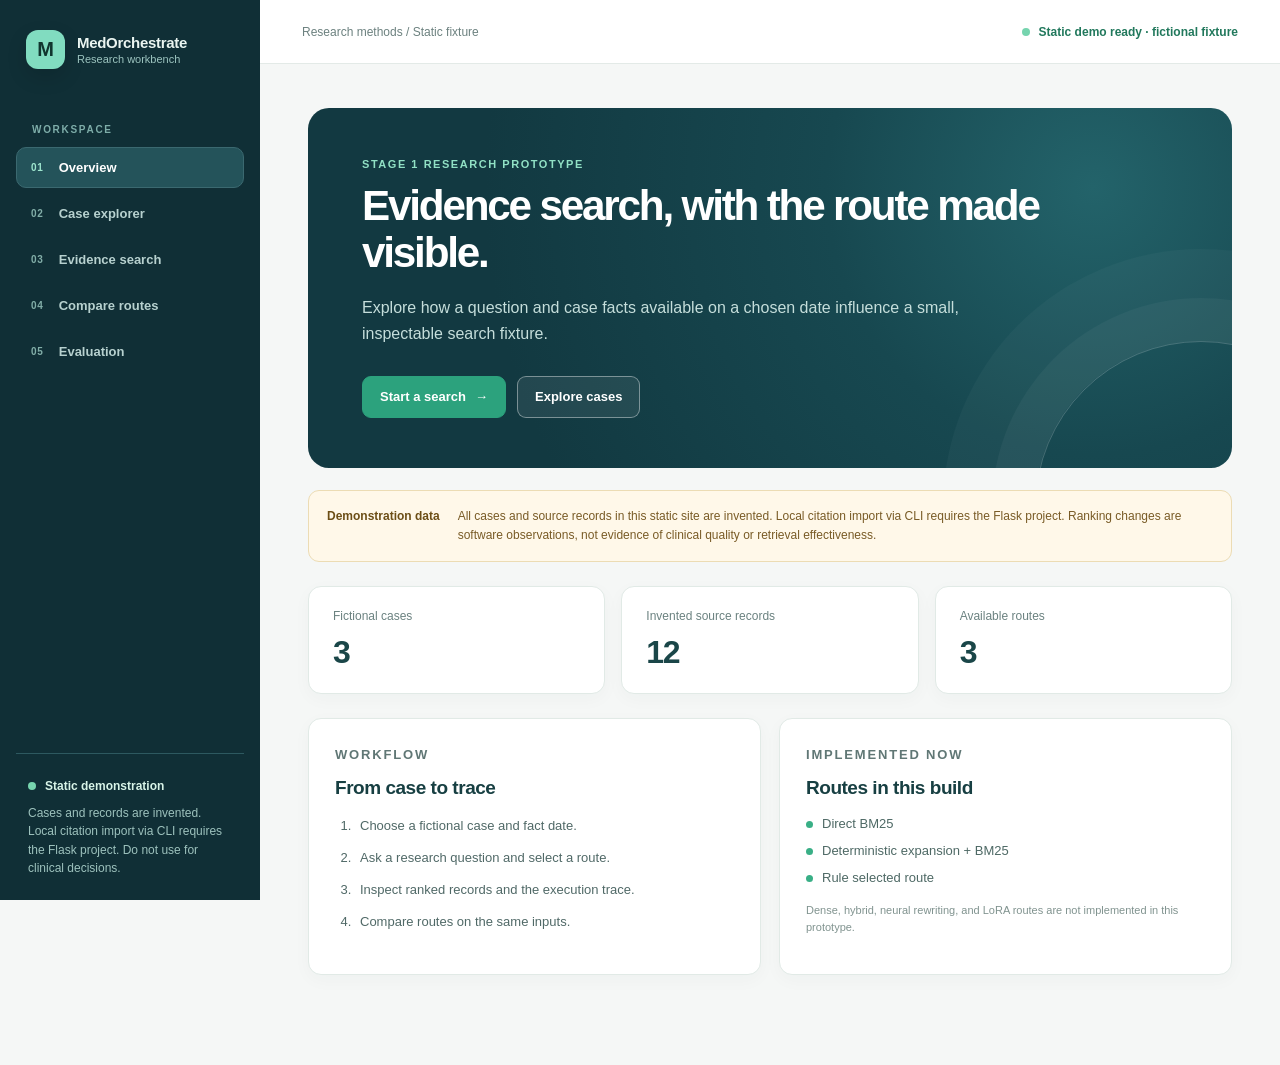
==== site/index.html @ 56a4fdd8 "Add project guide and GitHub Pages demo" ====
<!doctype html>
<html lang="en">
<head>
  <meta charset="utf-8">
  <meta name="viewport" content="width=device-width, initial-scale=1">
  <meta name="theme-color" content="#102f36">
  <title>MedOrchestrate · Static demonstration</title>
  <link rel="stylesheet" href="./style.css">
  <script src="./search-core.js" defer></script>
  <script src="./static-api.js" defer></script>
  <script src="./app.js" defer></script>
</head>
<body>
  <a class="skip-link" href="#main">Skip to content</a>
  <div class="shell">
    <aside class="sidebar">
      <div class="brand" aria-label="MedOrchestrate"><span class="brand-mark" aria-hidden="true">M</span><div><strong>MedOrchestrate</strong><small>Research workbench</small></div></div>
      <div class="sidebar-label">WORKSPACE</div>
      <nav aria-label="Workbench views">
        <a class="nav active" href="#dashboard" data-page="dashboard"><span class="nav-number">01</span>Overview</a>
        <a class="nav" href="#cases" data-page="cases"><span class="nav-number">02</span>Case explorer</a>
        <a class="nav" href="#search" data-page="search"><span class="nav-number">03</span>Evidence search</a>
        <a class="nav" href="#compare" data-page="compare"><span class="nav-number">04</span>Compare routes</a>
        <a class="nav" href="#evaluation" data-page="evaluation"><span class="nav-number">05</span>Evaluation</a>
      </nav>
      <div class="side-note"><span class="side-note-dot" aria-hidden="true"></span><strong>Static demonstration</strong><p>Cases and records are invented. Local citation import via CLI requires the Flask project. Do not use for clinical decisions.</p></div>
    </aside>
    <div class="workspace">
      <header class="topbar"><span class="topbar-title">Research methods / Static fixture</span><span class="top-status" id="connection-status" role="status" aria-live="polite"><span class="status-dot" aria-hidden="true"></span>Loading static demo…</span></header>
      <main id="main" tabindex="-1">
        <section class="page active" id="dashboard" aria-labelledby="dashboard-title">
          <div class="hero"><p class="eyebrow">STAGE 1 RESEARCH PROTOTYPE</p><h1 id="dashboard-title">Evidence search, with the route made visible.</h1><p class="intro">Explore how a question and case facts available on a chosen date influence a small, inspectable search fixture.</p><div class="hero-actions"><a class="primary" href="#search" data-page="search">Start a search <span aria-hidden="true">→</span></a><a class="secondary" href="#cases" data-page="cases">Explore cases</a></div></div>
          <div class="fixture-banner" role="note"><strong>Demonstration data</strong><span>All cases and source records in this static site are invented. Local citation import via CLI requires the Flask project. Ranking changes are software observations, not evidence of clinical quality or retrieval effectiveness.</span></div>
          <div class="metric-grid" aria-label="Fixture summary"><article class="metric"><span>Fictional cases</span><strong id="case-count">—</strong></article><article class="metric"><span>Invented source records</span><strong id="doc-count">—</strong></article><article class="metric"><span>Available routes</span><strong id="route-count">—</strong></article></div>
          <div class="two-col"><article class="panel"><p class="panel-kicker">WORKFLOW</p><h2>From case to trace</h2><ol class="steps"><li>Choose a fictional case and fact date.</li><li>Ask a research question and select a route.</li><li>Inspect ranked records and the execution trace.</li><li>Compare routes on the same inputs.</li></ol></article><article class="panel"><p class="panel-kicker">IMPLEMENTED NOW</p><h2>Routes in this build</h2><ul class="route-list"><li><span class="route-dot"></span>Direct BM25</li><li><span class="route-dot"></span>Deterministic expansion + BM25</li><li><span class="route-dot"></span>Rule selected route</li></ul><p class="fine-print">Dense, hybrid, neural rewriting, and LoRA routes are not implemented in this prototype.</p></article></div>
        </section>
        <section class="page" id="cases" aria-labelledby="cases-title" hidden>
          <p class="eyebrow">01 / PATIENT CONTEXT</p><h1 id="cases-title">Case explorer</h1><p class="intro">Select an invented case and a cutoff date. Only facts available by that date are sent into query expansion.</p>
          <div class="panel control-panel"><div class="control-grid"><div><label for="case-select">Fictional case</label><select id="case-select" disabled></select></div><div><label for="as-of">Facts available on</label><input type="date" id="as-of" disabled></div></div><p class="field-hint">These controls also set the context for Search and Compare.</p></div>
          <div id="case-detail" aria-live="polite"><div class="empty-state">Loading cases…</div></div>
        </section>
        <section class="page" id="search" aria-labelledby="search-title" hidden>
          <p class="eyebrow">02 / RETRIEVAL</p><h1 id="search-title">Evidence search</h1><p class="intro">Search the invented static corpus. The route, added terms, available facts, and ranked records are shown for inspection.</p><div class="context-strip" id="search-context">Loading case context…</div>
          <form class="panel search-form" id="search-form"><label for="question">Research question</label><textarea id="question" rows="3" maxlength="500" placeholder="Enter a research question…" required disabled></textarea><div class="form-footer"><span class="field-hint">1–500 characters · <span id="question-count">0</span>/500</span></div><div class="control-grid"><div><label for="corpus">Source corpus</label><select id="corpus" disabled><option value="fictional-demo-v1">Fictional demonstration</option></select></div><div><label for="route">Search route</label><select id="route" disabled><option value="adaptive">Adaptive rule</option><option value="direct_bm25">Direct BM25</option><option value="expanded_bm25">Expanded BM25</option></select></div></div><p class="field-hint" id="corpus-note">Every demonstration record is invented. Local citation import via CLI requires the Flask project.</p><p class="route-help" id="route-help">A simple rule chooses a BM25 route based on question length and available facts.</p><button class="primary" id="search-button" type="submit" disabled>Run search</button></form>
          <div id="search-output" aria-live="polite"><div class="empty-state">Run a search to see ranked records and an execution trace.</div></div>
        </section>
        <section class="page" id="compare" aria-labelledby="compare-title" hidden>
          <p class="eyebrow">03 / ROUTE INSPECTION</p><h1 id="compare-title">Compare routes</h1><p class="intro">Run all three available routes against the same question, fictional case, cutoff date, and invented corpus. Inspect differences in the query and ranking.</p><div class="context-strip" id="compare-context">Loading case context…</div><button class="primary" id="compare-button" type="button" disabled>Compare three routes</button><div id="compare-output" aria-live="polite"><div class="empty-state">Run a comparison to inspect the three route outputs.</div></div>
        </section>
        <section class="page" id="evaluation" aria-labelledby="evaluation-title" hidden>
          <p class="eyebrow">04 / RESEARCH STATUS</p><h1 id="evaluation-title">Evaluation</h1><p class="intro">Inspect reproducible fixture metrics and operational checks. Both use invented demonstration data.</p><div class="fixture-banner" role="note"><strong>Fictional judgments</strong><span>Demonstration relevance labels were authored for this fixture. They are not independent clinical judgments and cannot establish real retrieval effectiveness or clinical validity.</span></div>
          <div class="panel"><p class="panel-kicker">FICTIONAL BENCHMARK</p><h2>Route metrics</h2><p>Recall, mean reciprocal rank, and nDCG at the fixture cutoff. These values only describe this invented dataset.</p><button class="secondary" id="evaluation-button" type="button" disabled>Load fixture metrics</button><div id="evaluation-output" aria-live="polite"></div></div>
          <div class="two-col"><article class="panel"><p class="panel-kicker">STATIC DIAGNOSTIC</p><h2>Operational checks</h2><p>Confirm that fixture files load, all three routes execute, and fact filtering respects the selected date.</p><button class="secondary" id="diagnostic-button" type="button" disabled>Run fixture checks</button><div id="diagnostic-output" aria-live="polite"></div></article><article class="panel"><p class="panel-kicker">RESEARCH GATE</p><h2>What a real study needs</h2><ol class="steps"><li>Licensed corpus and independent relevance judgments.</li><li>Frozen cases, splits, budgets, and ranking metrics.</li><li>Strong fixed baselines and statistical comparison.</li><li>Error analysis and clinical review where appropriate.</li></ol></article></div>
        </section>
      </main>
    </div>
  </div>
</body>
</html>
---- site/style.css ----
:root{font-family:Inter,"Segoe UI",Arial,sans-serif;color:#17353c;background:#f5f7f6;font-synthesis:none}*{box-sizing:border-box}body{margin:0}button,input,select,textarea{font:inherit}button,a{touch-action:manipulation}a{color:inherit}button:focus-visible,a:focus-visible,input:focus-visible,select:focus-visible,textarea:focus-visible{outline:3px solid #3aa988;outline-offset:3px}.skip-link{position:absolute;left:12px;top:-60px;z-index:20;background:#fff;padding:10px 16px;border-radius:8px}.skip-link:focus{top:10px}.shell{min-height:100vh;display:flex}.sidebar{position:sticky;top:0;align-self:flex-start;width:260px;height:100vh;padding:30px 16px 22px;background:#102f36;color:#eaf5f1;display:flex;flex-direction:column;flex-shrink:0}.brand{display:flex;align-items:center;gap:12px;padding:0 10px;margin-bottom:55px}.brand-mark{display:grid;place-items:center;width:39px;height:39px;border-radius:12px;background:#81dcc0;color:#10352e;font-size:20px;font-weight:800;box-shadow:0 8px 20px #0002}.brand strong{display:block;font-size:15px;letter-spacing:-.02em}.brand small{display:block;margin-top:2px;font-size:11px;color:#9cc4bf}.sidebar-label{font-size:10px;font-weight:800;letter-spacing:.17em;color:#7eada9;padding:0 16px;margin-bottom:12px}nav{display:grid;gap:5px}.nav{display:flex;align-items:center;gap:15px;text-decoration:none;color:#b7d1cf;border:1px solid transparent;border-radius:10px;padding:12px 14px;font-size:13px;font-weight:600;transition:background .15s,color .15s}.nav:hover{background:#1a4650;color:#fff}.nav.active{background:#24535a;color:#fff;border-color:#3b6970}.nav-number{color:#82aea8;font-size:10px;font-weight:800;letter-spacing:.08em}.nav.active .nav-number{color:#9ee6ce}.side-note{margin-top:auto;border-top:1px solid #2d5960;padding:23px 12px 0;font-size:12px;line-height:1.55}.side-note-dot,.status-dot,.route-dot{display:inline-block;width:8px;height:8px;border-radius:50%;background:#76d4ae;margin-right:9px}.side-note strong{color:#d8f4e8}.side-note p{color:#9dc2bd;margin:8px 0 0}.workspace{flex:1;min-width:0}.topbar{min-height:64px;padding:0 42px;background:#fff;border-bottom:1px solid #e3eae7;display:flex;align-items:center;justify-content:space-between;gap:20px;color:#6c817f;font-size:12px}.top-status{display:flex;align-items:center;color:#21785c;font-weight:600;white-space:nowrap}.top-status.offline{color:#a23b38}.top-status.offline .status-dot{background:#d4665c}.page{padding:44px 48px 72px;max-width:1370px}.page[hidden]{display:none}.eyebrow,.panel-kicker{font-size:11px;color:#1d8a69;letter-spacing:.14em;font-weight:800;margin:0 0 13px}.panel-kicker{font-size:10px;margin-bottom:11px}.hero{border-radius:21px;padding:50px 54px;background:radial-gradient(circle at 85% 22%,#23636a 0,#174850 32%,#123941 73%);color:#fff;position:relative;overflow:hidden}.hero:after{content:"";position:absolute;width:330px;height:330px;right:-135px;bottom:-205px;border:1px solid #ffffff32;border-radius:50%;box-shadow:0 0 0 43px #ffffff0a,0 0 0 92px #ffffff08}.hero .eyebrow{color:#91e1c5}.hero h1{color:#fff;max-width:730px;font-size:clamp(35px,3.3vw,50px);line-height:1.11;letter-spacing:-.052em;margin:0 0 18px}.hero .intro{color:#c5dedb;max-width:680px;font-size:16px;margin-bottom:28px}.hero-actions{display:flex;gap:11px;position:relative;z-index:1}h1{font-size:36px;line-height:1.14;letter-spacing:-.04em;margin:0 0 13px;color:#123c42}h2{font-size:19px;letter-spacing:-.025em;margin:0 0 13px;color:#173f42}h3{font-size:14px;margin:24px 0 13px;color:#24474a}.intro{max-width:750px;margin:0 0 28px;color:#627b7b;font-size:15px;line-height:1.65}.primary,.secondary{display:inline-flex;align-items:center;justify-content:center;gap:9px;border-radius:9px;padding:11px 17px;font-size:13px;font-weight:700;text-decoration:none;cursor:pointer;min-height:42px}.primary{background:#2ca27d;color:#fff;border:1px solid #2ca27d}.primary:hover{background:#218766;border-color:#218766}.secondary{background:#fff;color:#215b56;border:1px solid #cbdcd5}.secondary:hover{background:#edf7f2}.hero .secondary{background:#ffffff13;color:#fff;border-color:#ffffff66}.hero .secondary:hover{background:#ffffff26}button:disabled,textarea:disabled,select:disabled,input:disabled{opacity:.58;cursor:not-allowed}.fixture-banner{display:flex;align-items:flex-start;gap:18px;background:#fff8e9;border:1px solid #ecdcb4;border-radius:11px;padding:16px 18px;margin:22px 0;color:#795b26;font-size:12px;line-height:1.6}.fixture-banner strong{white-space:nowrap;font-size:12px;color:#6c4e16}.metric-grid{display:grid;grid-template-columns:repeat(3,minmax(0,1fr));gap:16px;margin:24px 0}.metric,.panel,.compare-card{background:#fff;border:1px solid #e1eae6;border-radius:13px;box-shadow:0 5px 18px #143f3b08}.metric{padding:22px 24px}.metric span{display:block;color:#6b8280;font-size:12px;margin-bottom:11px}.metric strong{font-size:32px;letter-spacing:-.04em;color:#1a4648}.two-col{display:grid;grid-template-columns:repeat(2,minmax(0,1fr));gap:18px}.panel{padding:26px;margin:0 0 18px}.panel p{color:#607775;font-size:13px;line-height:1.6}.steps{margin:17px 0 0;padding-left:20px;display:grid;gap:12px;color:#506967;font-size:13px;line-height:1.55}.steps li{padding-left:5px}.route-list{list-style:none;margin:17px 0;padding:0;display:grid;gap:12px;font-size:13px;color:#4e6965}.route-dot{width:7px;height:7px;background:#39af86}.fine-print,.field-hint{font-size:11px!important;color:#80938f!important;line-height:1.5}.control-panel{max-width:900px}.control-grid{display:grid;grid-template-columns:repeat(2,minmax(0,1fr));gap:18px;align-items:end}.control-panel .field-hint{margin:14px 0 0}label{display:block;font-weight:700;font-size:12px;color:#345653;margin:0 0 8px}select,input,textarea{width:100%;border:1px solid #cadbd5;border-radius:9px;background:#fff;color:#21423f;padding:11px 12px;font-size:13px;line-height:1.45}select:hover,input:hover,textarea:hover{border-color:#78af9e}textarea{resize:vertical;min-height:92px}.search-form{max-width:900px}.search-form .control-grid{margin:19px 0}.route-help{font-size:12px;line-height:1.5;color:#667f7a;padding-bottom:9px}.form-footer{display:flex;justify-content:flex-end;margin-top:6px}.context-strip{display:flex;flex-wrap:wrap;gap:7px 24px;border:1px solid #d6e6df;background:#eaf4ef;border-radius:10px;color:#4b7168;padding:12px 16px;margin:0 0 18px;font-size:12px;line-height:1.55}.context-strip strong{color:#245348;margin-right:5px}.case-card{max-width:900px}.section-heading{display:flex;justify-content:space-between;align-items:center;gap:15px}.case-card h2{margin-bottom:6px}.count-pill{display:inline-block;border-radius:100px;background:#e6f4ed;color:#28785e;padding:6px 10px;font-size:11px;font-weight:700;white-space:nowrap}.fact-list{display:grid;gap:9px}.fact{display:flex;justify-content:space-between;gap:15px;border-left:3px solid #41ae86;background:#f3faf6;padding:12px 14px;color:#315851;font-size:13px}.meta{font-size:11px;color:#758d88}.empty-state,.loading-state{border:1px dashed #cbdcd5;border-radius:11px;padding:28px;background:#fbfdfb;color:#718984;font-size:13px;margin:18px 0}.empty-state.compact,.loading-state.compact{padding:13px;margin:10px 0}.loading-state:before{content:"";display:inline-block;width:11px;height:11px;border:2px solid #b5d9c9;border-top-color:#218b69;border-radius:50%;animation:spin .75s linear infinite;margin-right:10px;vertical-align:-2px}@keyframes spin{to{transform:rotate(360deg)}}.error-panel{border:1px solid #e6b8b2;background:#fff6f4;border-radius:11px;padding:18px 20px;margin:18px 0;color:#933d35;font-size:13px}.error-panel strong{display:block;margin-bottom:5px}.error-panel p{margin:0 0 12px;line-height:1.5}.error-panel p:last-child{margin-bottom:0}.result-summary{display:flex;flex-wrap:wrap;align-items:center;gap:9px 17px;color:#68817b;font-size:11px;margin:12px 0}.results{display:grid;gap:11px;margin:16px 0 20px}.result{padding:18px 20px;border:1px solid #dde8e3;border-radius:11px;background:#fff}.result-top{display:flex;gap:10px;align-items:flex-start}.rank{background:#edf5f0;color:#3b7d66;border-radius:6px;padding:4px 6px;font-size:10px;font-weight:800;flex-shrink:0}.result h3{font-size:15px;line-height:1.35;margin:0 0 9px;color:#1e5550}.result p{font-size:12px;line-height:1.6;color:#5b7570;margin:11px 0 0}.result-meta{display:flex;flex-wrap:wrap;gap:6px 13px;font-size:10px;color:#738b85;margin-left:34px}.fixture-tag{color:#956a2a}.trace-panel{border:1px solid #d8e6df;border-radius:11px;background:#fff;margin:16px 0;overflow:hidden}.trace-panel summary{padding:14px 17px;cursor:pointer;color:#245a50;font-size:12px;font-weight:700}.trace-panel summary span{font-weight:400;color:#82948f;margin-left:8px}.trace-panel[open] summary{border-bottom:1px solid #e4ece8}.trace-content{padding:14px 18px}.trace-content dl{margin:0;display:grid;gap:0}.trace-content dl div{display:grid;grid-template-columns:130px 1fr;gap:10px;border-bottom:1px solid #edf2ef;padding:9px 0;font-size:11px;line-height:1.5}.trace-content dl div:last-child{border:0}.trace-content dt{font-weight:700;color:#57716b}.trace-content dd{margin:0;color:#244943;overflow-wrap:anywhere}.compare-grid{display:grid;grid-template-columns:repeat(3,minmax(0,1fr));gap:15px;margin:20px 0}.compare-card{padding:21px;min-width:0}.compare-card h2{font-size:17px}.compare-card .result{padding:13px}.compare-card .result h3{font-size:12px}.compare-card .result-meta{font-size:9px;margin-left:0}.compare-card .result-summary{gap:8px}.compare-card .trace-content dl div{grid-template-columns:1fr;gap:2px}.query-line{font-size:11px;line-height:1.5;color:#57736e;background:#f2f8f4;padding:10px;border-radius:7px;overflow-wrap:anywhere}.query-line strong{display:block;color:#275a50;margin-bottom:3px}.diagnostic-list{display:grid;gap:9px;margin:20px 0 10px}.diagnostic-list div{font-size:12px;display:flex;gap:10px;align-items:center}.diagnostic-list span{display:grid;place-items:center;width:18px;height:18px;border-radius:50%;font-size:12px;font-weight:800}.diagnostic-pass{color:#2b765b}.diagnostic-pass span{background:#e3f5ea}.diagnostic-fail{color:#a24039}.diagnostic-fail span{background:#fbe9e5}
@media(max-width:1150px){.compare-grid{grid-template-columns:1fr}.compare-card .results{grid-template-columns:repeat(2,minmax(0,1fr))}}
@media(max-width:850px){.shell{display:block}.sidebar{position:static;width:auto;height:auto;padding:16px}.brand{margin-bottom:15px;padding:0 2px}.sidebar-label,.side-note{display:none}nav{display:flex;overflow-x:auto;padding-bottom:3px}.nav{white-space:nowrap;flex-shrink:0;padding:10px}.topbar{padding:13px 18px;min-height:55px}.page{padding:25px 18px 50px}.hero{padding:34px 26px}.hero h1{font-size:36px}.two-col,.metric-grid{grid-template-columns:1fr 1fr}}
@media(max-width:620px){.topbar-title{display:none}.top-status{white-space:normal}.two-col,.metric-grid,.control-grid,.compare-card .results{grid-template-columns:1fr}.fixture-banner{display:block}.fixture-banner strong{display:block;margin-bottom:5px}.hero h1{font-size:32px}.hero-actions{flex-wrap:wrap}.fact{display:grid;gap:5px}.trace-content dl div{grid-template-columns:1fr;gap:3px}.section-heading{align-items:flex-start;flex-direction:column}}
@media(prefers-reduced-motion:reduce){*,*:before,*:after{animation-duration:.01ms!important;transition-duration:.01ms!important}}
.table-scroll{overflow-x:auto;margin:16px 0}.metric-table{border-collapse:collapse;width:100%;min-width:520px;font-size:12px}.metric-table caption{text-align:left;color:#738c84;font-size:11px;margin-bottom:8px}.metric-table th,.metric-table td{padding:11px 13px;text-align:left;border-bottom:1px solid #e3ece7}.metric-table thead th{background:#edf5f0;color:#3d665a;font-size:11px}.metric-table tbody th{font-weight:700;color:#255349}.metric-table td{font-variant-numeric:tabular-nums;color:#3a5d56}
.source-link{display:inline-block;margin-top:10px;color:#24765b;font-size:11px;font-weight:700;text-decoration:underline;text-underline-offset:2px}.source-link:hover{color:#154b3b}
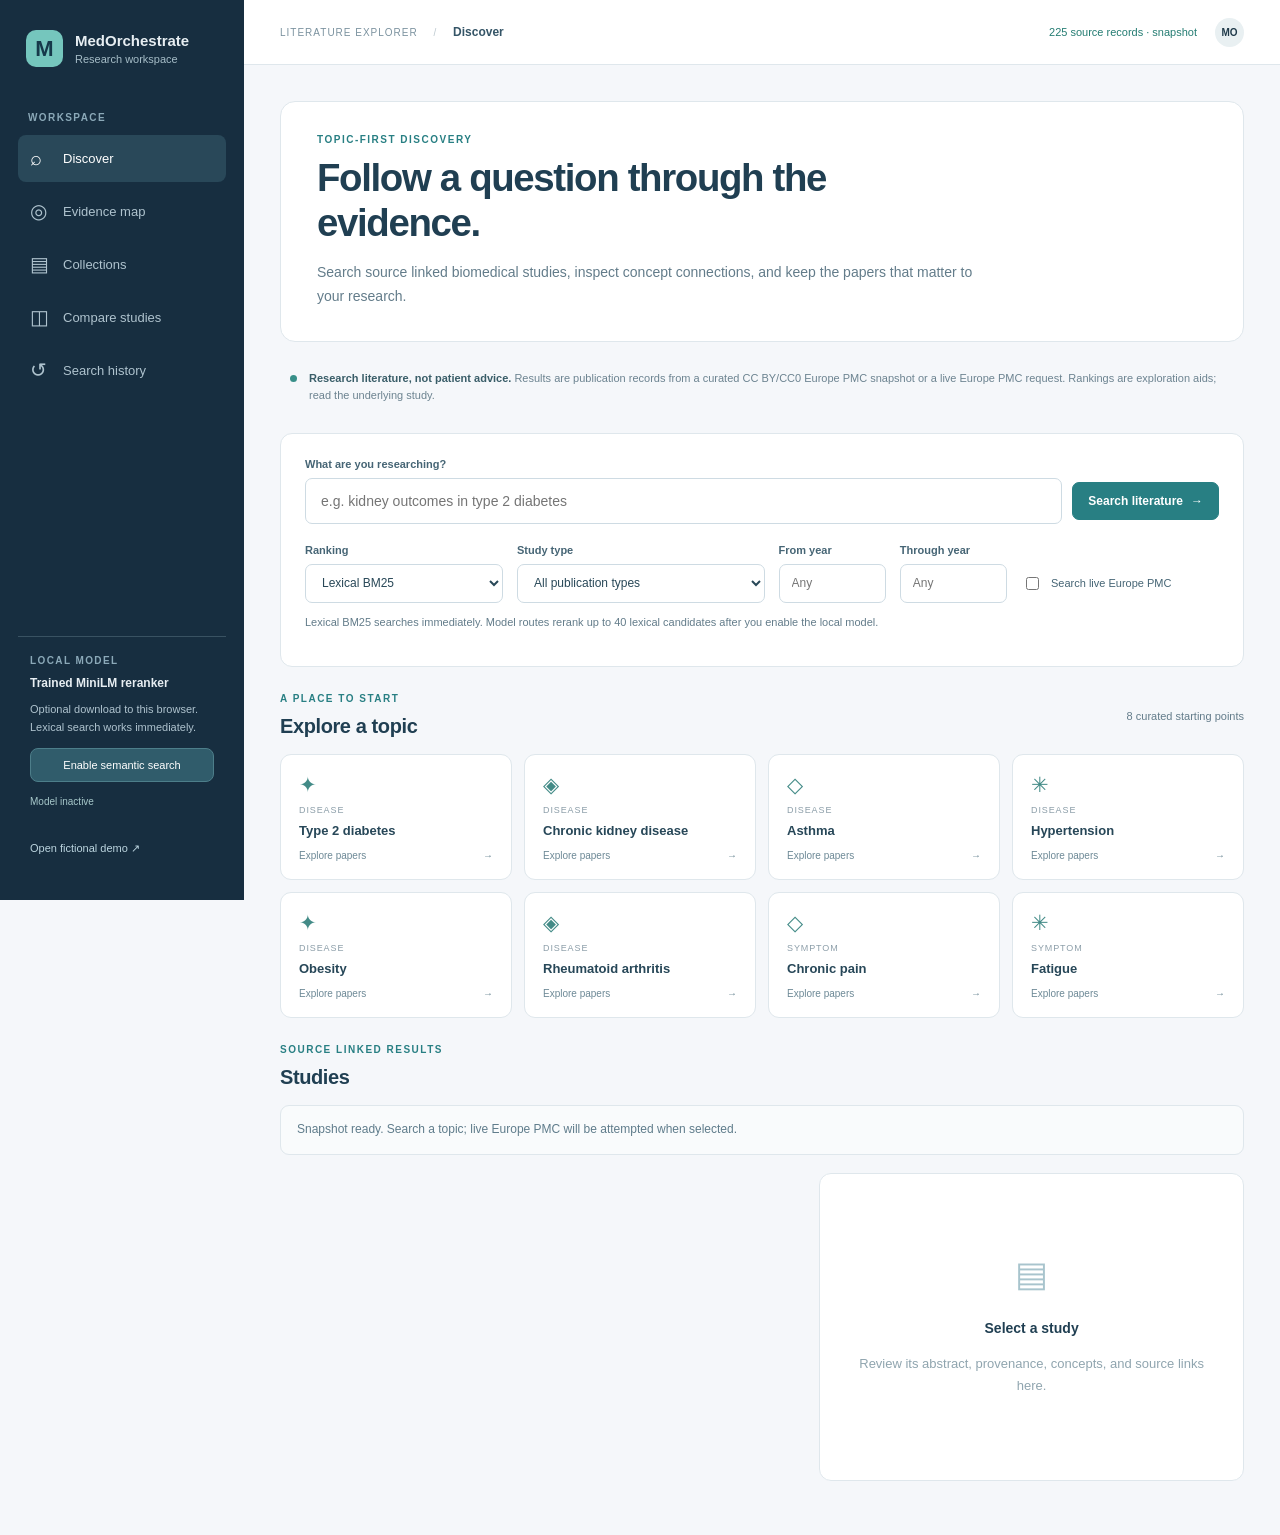
==== commit 4466122f: "Build local research workspace with explicit demo and API modes" ====
--- a/site/index.html
+++ b/site/index.html
@@ -3,55 +3,60 @@
 <head>
   <meta charset="utf-8">
   <meta name="viewport" content="width=device-width, initial-scale=1">
-  <meta name="theme-color" content="#102f36">
-  <title>MedOrchestrate · Static demonstration</title>
-  <link rel="stylesheet" href="./style.css">
-  <script src="./search-core.js" defer></script>
-  <script src="./static-api.js" defer></script>
+  <meta name="theme-color" content="#172b3a">
+  <title>MedOrchestrate · Explore research</title>
+  <meta name="description" content="A source linked biomedical literature explorer with lexical and optional local model reranking.">
+  <link rel="stylesheet" href="./research-style.css">
+  <script src="./research-core.js" defer></script>
   <script src="./app.js" defer></script>
 </head>
 <body>
   <a class="skip-link" href="#main">Skip to content</a>
-  <div class="shell">
+  <div class="app-shell">
     <aside class="sidebar">
-      <div class="brand" aria-label="MedOrchestrate"><span class="brand-mark" aria-hidden="true">M</span><div><strong>MedOrchestrate</strong><small>Research workbench</small></div></div>
-      <div class="sidebar-label">WORKSPACE</div>
-      <nav aria-label="Workbench views">
-        <a class="nav active" href="#dashboard" data-page="dashboard"><span class="nav-number">01</span>Overview</a>
-        <a class="nav" href="#cases" data-page="cases"><span class="nav-number">02</span>Case explorer</a>
-        <a class="nav" href="#search" data-page="search"><span class="nav-number">03</span>Evidence search</a>
-        <a class="nav" href="#compare" data-page="compare"><span class="nav-number">04</span>Compare routes</a>
-        <a class="nav" href="#evaluation" data-page="evaluation"><span class="nav-number">05</span>Evaluation</a>
+      <div class="brand"><span class="brand-symbol" aria-hidden="true">M<span>·</span></span><div><strong>MedOrchestrate</strong><small>Research workspace</small></div></div>
+      <p class="side-label">WORKSPACE</p>
+      <nav aria-label="Main navigation">
+        <a class="nav active" href="#discover" data-view="discover"><span class="nav-icon" aria-hidden="true">⌕</span> Discover</a>
+        <a class="nav" href="#map" data-view="map"><span class="nav-icon" aria-hidden="true">◎</span> Evidence map</a>
+        <a class="nav" href="#collections" data-view="collections"><span class="nav-icon" aria-hidden="true">▤</span> Collections</a>
+        <a class="nav" href="#compare" data-view="compare"><span class="nav-icon" aria-hidden="true">◫</span> Compare studies</a>
+        <a class="nav" href="#history" data-view="history"><span class="nav-icon" aria-hidden="true">↺</span> Search history</a>
       </nav>
-      <div class="side-note"><span class="side-note-dot" aria-hidden="true"></span><strong>Static demonstration</strong><p>Cases and records are invented. Local citation import via CLI requires the Flask project. Do not use for clinical decisions.</p></div>
+      <div class="side-bottom">
+        <div class="model-card"><span class="model-card-kicker">LOCAL MODEL</span><strong>Trained MiniLM reranker</strong><p>Optional download to this browser. Lexical search works immediately.</p><button class="model-button" id="activate-model" type="button" disabled>Enable semantic search</button><small id="model-status" role="status" aria-live="polite">Model inactive</small></div>
+        <a class="legacy-link" href="./demo/index.html">Open fictional demo <span aria-hidden="true">↗</span></a>
+      </div>
     </aside>
     <div class="workspace">
-      <header class="topbar"><span class="topbar-title">Research methods / Static fixture</span><span class="top-status" id="connection-status" role="status" aria-live="polite"><span class="status-dot" aria-hidden="true"></span>Loading static demo…</span></header>
+      <header class="topbar"><span class="breadcrumb">LITERATURE EXPLORER <span>/</span> <strong id="view-name">Discover</strong></span><div class="topbar-right"><span class="snapshot-badge" id="snapshot-status" role="status" aria-live="polite">Loading research snapshot…</span><span class="avatar" aria-hidden="true">MO</span></div></header>
       <main id="main" tabindex="-1">
-        <section class="page active" id="dashboard" aria-labelledby="dashboard-title">
-          <div class="hero"><p class="eyebrow">STAGE 1 RESEARCH PROTOTYPE</p><h1 id="dashboard-title">Evidence search, with the route made visible.</h1><p class="intro">Explore how a question and case facts available on a chosen date influence a small, inspectable search fixture.</p><div class="hero-actions"><a class="primary" href="#search" data-page="search">Start a search <span aria-hidden="true">→</span></a><a class="secondary" href="#cases" data-page="cases">Explore cases</a></div></div>
-          <div class="fixture-banner" role="note"><strong>Demonstration data</strong><span>All cases and source records in this static site are invented. Local citation import via CLI requires the Flask project. Ranking changes are software observations, not evidence of clinical quality or retrieval effectiveness.</span></div>
-          <div class="metric-grid" aria-label="Fixture summary"><article class="metric"><span>Fictional cases</span><strong id="case-count">—</strong></article><article class="metric"><span>Invented source records</span><strong id="doc-count">—</strong></article><article class="metric"><span>Available routes</span><strong id="route-count">—</strong></article></div>
-          <div class="two-col"><article class="panel"><p class="panel-kicker">WORKFLOW</p><h2>From case to trace</h2><ol class="steps"><li>Choose a fictional case and fact date.</li><li>Ask a research question and select a route.</li><li>Inspect ranked records and the execution trace.</li><li>Compare routes on the same inputs.</li></ol></article><article class="panel"><p class="panel-kicker">IMPLEMENTED NOW</p><h2>Routes in this build</h2><ul class="route-list"><li><span class="route-dot"></span>Direct BM25</li><li><span class="route-dot"></span>Deterministic expansion + BM25</li><li><span class="route-dot"></span>Rule selected route</li></ul><p class="fine-print">Dense, hybrid, neural rewriting, and LoRA routes are not implemented in this prototype.</p></article></div>
+        <section class="view active" id="discover" aria-labelledby="discover-title">
+          <div class="hero"><div><p class="eyebrow">TOPIC-FIRST DISCOVERY</p><h1 id="discover-title">Follow a question through the evidence.</h1><p>Search source linked biomedical studies, inspect concept connections, and keep the papers that matter to your research.</p></div><div class="hero-ornament" aria-hidden="true"><span></span><span></span><span></span><span></span><span></span></div></div>
+          <div class="source-note"><span class="note-dot" aria-hidden="true"></span><div><strong>Research literature, not patient advice.</strong> Results are publication records from a curated CC BY/CC0 Europe PMC snapshot or a live Europe PMC request. Rankings are exploration aids; read the underlying study.</div></div>
+          <form id="search-form" class="search-panel">
+            <label for="topic-input">What are you researching?</label>
+            <div class="search-row"><span class="search-icon" aria-hidden="true">⌕</span><input id="topic-input" type="search" maxlength="200" placeholder="e.g. kidney outcomes in type 2 diabetes" autocomplete="off" required><button class="primary" id="search-button" type="submit">Search literature <span aria-hidden="true">→</span></button></div>
+            <div class="search-options">
+              <div><label for="route-select">Ranking</label><select id="route-select"><option value="lexical">Lexical BM25</option><option value="semantic">Trained model rerank</option><option value="hybrid">Hybrid rerank</option></select></div>
+              <div><label for="publication-type">Study type</label><select id="publication-type"><option value="all">All publication types</option><option>Review</option><option>Clinical Trial</option><option>Randomized Controlled Trial</option><option>Journal Article</option><option>Meta-Analysis</option><option>Systematic Review</option></select></div>
+              <div><label for="year-from">From year</label><input id="year-from" type="number" min="1900" max="2100" placeholder="Any"></div>
+              <div><label for="year-to">Through year</label><input id="year-to" type="number" min="1900" max="2100" placeholder="Any"></div>
+              <label class="live-option"><input id="live-search" type="checkbox"><span>Search live Europe PMC</span></label>
+            </div>
+            <p class="helper" id="route-note">Lexical BM25 searches immediately. Model routes rerank up to 40 lexical candidates after you enable the local model.</p>
+          </form>
+          <section class="topic-section" aria-labelledby="topics-title"><div class="section-heading"><div><p class="eyebrow">A PLACE TO START</p><h2 id="topics-title">Explore a topic</h2></div><span id="topic-count"></span></div><div class="topic-grid" id="topic-grid"><p class="muted">Loading topics…</p></div></section>
+          <section class="results-section" aria-labelledby="results-title"><div class="section-heading"><div><p class="eyebrow">SOURCE LINKED RESULTS</p><h2 id="results-title">Studies</h2></div><span id="result-count"></span></div><div id="search-status" class="status-box" role="status" aria-live="polite">Choose a topic or enter a research question to begin.</div><div class="results-layout"><div class="results-list" id="results-list"></div><aside class="detail-panel" id="detail-panel" aria-label="Study details"><div class="detail-empty"><span aria-hidden="true">▤</span><h3>Select a study</h3><p>Review its abstract, provenance, concepts, and source links here.</p></div></aside></div></section>
         </section>
-        <section class="page" id="cases" aria-labelledby="cases-title" hidden>
-          <p class="eyebrow">01 / PATIENT CONTEXT</p><h1 id="cases-title">Case explorer</h1><p class="intro">Select an invented case and a cutoff date. Only facts available by that date are sent into query expansion.</p>
-          <div class="panel control-panel"><div class="control-grid"><div><label for="case-select">Fictional case</label><select id="case-select" disabled></select></div><div><label for="as-of">Facts available on</label><input type="date" id="as-of" disabled></div></div><p class="field-hint">These controls also set the context for Search and Compare.</p></div>
-          <div id="case-detail" aria-live="polite"><div class="empty-state">Loading cases…</div></div>
-        </section>
-        <section class="page" id="search" aria-labelledby="search-title" hidden>
-          <p class="eyebrow">02 / RETRIEVAL</p><h1 id="search-title">Evidence search</h1><p class="intro">Search the invented static corpus. The route, added terms, available facts, and ranked records are shown for inspection.</p><div class="context-strip" id="search-context">Loading case context…</div>
-          <form class="panel search-form" id="search-form"><label for="question">Research question</label><textarea id="question" rows="3" maxlength="500" placeholder="Enter a research question…" required disabled></textarea><div class="form-footer"><span class="field-hint">1–500 characters · <span id="question-count">0</span>/500</span></div><div class="control-grid"><div><label for="corpus">Source corpus</label><select id="corpus" disabled><option value="fictional-demo-v1">Fictional demonstration</option></select></div><div><label for="route">Search route</label><select id="route" disabled><option value="adaptive">Adaptive rule</option><option value="direct_bm25">Direct BM25</option><option value="expanded_bm25">Expanded BM25</option></select></div></div><p class="field-hint" id="corpus-note">Every demonstration record is invented. Local citation import via CLI requires the Flask project.</p><p class="route-help" id="route-help">A simple rule chooses a BM25 route based on question length and available facts.</p><button class="primary" id="search-button" type="submit" disabled>Run search</button></form>
-          <div id="search-output" aria-live="polite"><div class="empty-state">Run a search to see ranked records and an execution trace.</div></div>
-        </section>
-        <section class="page" id="compare" aria-labelledby="compare-title" hidden>
-          <p class="eyebrow">03 / ROUTE INSPECTION</p><h1 id="compare-title">Compare routes</h1><p class="intro">Run all three available routes against the same question, fictional case, cutoff date, and invented corpus. Inspect differences in the query and ranking.</p><div class="context-strip" id="compare-context">Loading case context…</div><button class="primary" id="compare-button" type="button" disabled>Compare three routes</button><div id="compare-output" aria-live="polite"><div class="empty-state">Run a comparison to inspect the three route outputs.</div></div>
-        </section>
-        <section class="page" id="evaluation" aria-labelledby="evaluation-title" hidden>
-          <p class="eyebrow">04 / RESEARCH STATUS</p><h1 id="evaluation-title">Evaluation</h1><p class="intro">Inspect reproducible fixture metrics and operational checks. Both use invented demonstration data.</p><div class="fixture-banner" role="note"><strong>Fictional judgments</strong><span>Demonstration relevance labels were authored for this fixture. They are not independent clinical judgments and cannot establish real retrieval effectiveness or clinical validity.</span></div>
-          <div class="panel"><p class="panel-kicker">FICTIONAL BENCHMARK</p><h2>Route metrics</h2><p>Recall, mean reciprocal rank, and nDCG at the fixture cutoff. These values only describe this invented dataset.</p><button class="secondary" id="evaluation-button" type="button" disabled>Load fixture metrics</button><div id="evaluation-output" aria-live="polite"></div></div>
-          <div class="two-col"><article class="panel"><p class="panel-kicker">STATIC DIAGNOSTIC</p><h2>Operational checks</h2><p>Confirm that fixture files load, all three routes execute, and fact filtering respects the selected date.</p><button class="secondary" id="diagnostic-button" type="button" disabled>Run fixture checks</button><div id="diagnostic-output" aria-live="polite"></div></article><article class="panel"><p class="panel-kicker">RESEARCH GATE</p><h2>What a real study needs</h2><ol class="steps"><li>Licensed corpus and independent relevance judgments.</li><li>Frozen cases, splits, budgets, and ranking metrics.</li><li>Strong fixed baselines and statistical comparison.</li><li>Error analysis and clinical review where appropriate.</li></ol></article></div>
-        </section>
+
+        <section class="view" id="map" aria-labelledby="map-title" hidden><div class="view-heading"><p class="eyebrow">RELATIONSHIP EXPLORER</p><h1 id="map-title">Evidence map</h1><p>Concept links are drawn from the selected study metadata. Select an edge to see the study supporting it.</p></div><div id="map-status" class="status-box">Run a search to build a study–concept map.</div><div class="map-layout"><div class="map-canvas"><svg id="graph-svg" viewBox="0 0 920 560" role="img" aria-label="Study and concept graph"></svg></div><div class="map-side"><h2>Connections</h2><div id="graph-list" class="graph-list"></div><div id="edge-detail" class="edge-detail">Select a connection to inspect its source study.</div></div></div></section>
+
+        <section class="view" id="collections" aria-labelledby="collections-title" hidden><div class="view-heading"><p class="eyebrow">YOUR READING DESK</p><h1 id="collections-title">Collections</h1><p>Save citation metadata into named collections in this browser. Export a backup before clearing browser data.</p></div><div class="collections-toolbar"><form id="new-collection-form"><label for="collection-name">New collection</label><div class="inline-form"><input id="collection-name" maxlength="100" placeholder="e.g. CKD review shortlist" required><button class="primary" type="submit">Create</button></div></form><div class="collection-import"><label for="collection-import-file">Import collections JSON</label><input id="collection-import-file" type="file" accept=".json,application/json"></div></div><div id="collection-status" role="status" aria-live="polite"></div><div class="collections-layout"><div id="collections-list" class="collections-list"></div><div id="collection-detail" class="collection-detail"></div></div></section>
+
+        <section class="view" id="compare" aria-labelledby="compare-title" hidden><div class="view-heading"><p class="eyebrow">SIDE BY SIDE</p><h1 id="compare-title">Compare studies</h1><p>Select up to three studies from search results. Compare designs, abstracts, and source records before deciding what to read.</p></div><div id="compare-content" class="compare-content"><div class="status-box">Select studies from the Discover results to compare them here.</div></div></section>
+
+        <section class="view" id="history" aria-labelledby="history-title" hidden><div class="view-heading"><p class="eyebrow">RECENT EXPLORATION</p><h1 id="history-title">Search history</h1><p>History is stored only in this browser. Select a past topic to rerun it against the current snapshot and live source.</p></div><div class="history-tools"><button class="quiet-button" id="clear-history" type="button">Clear history</button></div><div id="history-list" class="history-list"></div></section>
       </main>
     </div>
   </div>
--- a/site/research-style.css
+++ b/site/research-style.css
@@ -0,0 +1,2 @@
+:root{font-family:"Segoe UI",Arial,sans-serif;color:#203a4a;background:#f5f7fa;font-synthesis:none;--navy:#172e40;--teal:#287f83;--line:#dfe7ec;--muted:#637c8a}*{box-sizing:border-box}body{margin:0}button,input,select{font:inherit}button,a{touch-action:manipulation}button{cursor:pointer}a{color:var(--teal)}button:disabled{opacity:.55;cursor:wait}button:focus-visible,a:focus-visible,input:focus-visible,select:focus-visible,[tabindex]:focus-visible{outline:3px solid #48a8a6;outline-offset:3px}[hidden]{display:none!important}.skip-link{position:absolute;left:12px;top:-60px;z-index:20;padding:12px;background:white}.skip-link:focus{top:10px}.app-shell{display:flex;min-height:100vh}.sidebar{position:sticky;top:0;align-self:flex-start;height:100vh;width:244px;background:var(--navy);color:#e7eef2;padding:30px 18px;display:flex;flex-direction:column;flex-shrink:0}.brand{display:flex;gap:12px;align-items:center;margin:0 8px 45px}.brand-symbol{width:37px;height:37px;display:grid;place-items:center;background:#75c6bd;color:#16394a;border-radius:10px;font-weight:800;font-size:22px}.brand-symbol span{display:none}.brand strong{font-size:15px;display:block}.brand small{display:block;font-size:11px;color:#a6bdc7;margin-top:4px}.side-label,.model-card-kicker{font-size:10px;letter-spacing:.14em;color:#8ba9b8;font-weight:700;margin:0 10px 12px}.sidebar nav{display:grid;gap:5px}.nav{color:#afc3ce;text-decoration:none;padding:12px;border-radius:8px;font-size:13px;display:flex;gap:13px;align-items:center}.nav:hover,.nav.active{background:#294859;color:white}.nav-icon{font-size:20px;width:20px}.side-bottom{margin-top:auto}.model-card{padding:18px 12px;border-top:1px solid #395262;font-size:12px}.model-card-kicker{margin:0 0 10px;display:block}.model-card strong{display:block}.model-card p{font-size:11px;line-height:1.6;color:#afc3ce}.model-card small{display:block;font-size:10px;line-height:1.55;color:#a6c7c9;margin-top:12px}.model-button{width:100%;background:#305c6b;color:white;border:1px solid #4d7e8a;padding:10px 8px;border-radius:8px;font-size:11px}.model-button.ready{background:#267d74}.legacy-link{display:block;color:#bcd5df;font-size:11px;margin:15px 12px;text-decoration:none}.workspace{flex:1;min-width:0}.topbar{height:65px;border-bottom:1px solid var(--line);background:white;padding:0 36px;display:flex;justify-content:space-between;align-items:center;gap:15px}.breadcrumb{font-size:10px;letter-spacing:.1em;color:#7b929f}.breadcrumb span{padding:0 12px;color:#bdc9d0}.breadcrumb strong{font-size:12px;letter-spacing:0;color:#355567}.topbar-right{display:flex;align-items:center;gap:18px}.snapshot-badge{font-size:11px;color:#698392}.snapshot-badge.ready{color:#247c72}.snapshot-badge.error{color:#a44742}.avatar{display:grid;place-items:center;background:#e9f0f2;width:29px;height:29px;border-radius:50%;font-size:10px;font-weight:700}main{padding:36px;max-width:1540px}.hero{background:white;border:1px solid var(--line);border-radius:15px;padding:32px 36px;display:flex;justify-content:space-between;align-items:center;gap:30px}.hero h1{max-width:610px;font-size:clamp(28px,3vw,42px);line-height:1.16;letter-spacing:-.035em;margin:0 0 16px}.hero p:not(.eyebrow){font-size:14px;line-height:1.7;color:var(--muted);max-width:670px;margin:0}.eyebrow{font-size:10px;letter-spacing:.15em;font-weight:700;color:var(--teal);margin:0 0 11px}.hero-ornament{display:none}h1,h2,h3{color:#203f52}h2{font-size:20px;letter-spacing:-.02em;margin:0 0 12px}h3{font-size:14px;line-height:1.5}.source-note{display:flex;gap:12px;align-items:start;margin:18px 0;color:#6c8390;font-size:11px;line-height:1.6;padding:10px}.source-note strong{color:#395d68}.note-dot{width:7px;height:7px;background:#388f89;border-radius:50%;margin-top:5px;flex-shrink:0}.search-panel{padding:24px;background:white;border:1px solid var(--line);border-radius:12px}label{display:block;font-size:11px;font-weight:700;margin-bottom:8px;color:#466575}input,select{width:100%;padding:10px 12px;border:1px solid #cedbe3;border-radius:7px;background:white;font-size:12px;color:#294858;min-height:39px}.search-row{display:flex;gap:10px;align-items:center}.search-row input{font-size:14px;padding:12px 15px;min-height:46px}.search-icon{display:none}.primary,.secondary,.quiet-button,.link-button{display:inline-flex;align-items:center;justify-content:center;text-decoration:none;gap:8px;padding:11px 15px;border-radius:7px;font-size:12px;font-weight:600;border:1px solid var(--teal);white-space:nowrap}.primary{background:var(--teal);color:white}.primary:hover{background:#226c70}.secondary,.quiet-button{background:white;color:#456775;border-color:#d0dde4}.small{padding:8px 11px;font-size:11px}.search-options{display:grid;grid-template-columns:1.2fr 1.5fr .65fr .65fr 1.2fr;gap:14px;margin-top:20px;align-items:end}.live-option{display:flex;align-items:center;gap:8px;font-size:11px;font-weight:400;padding:10px 0;margin:0}.live-option input{width:15px;min-height:0}.helper,.muted{color:var(--muted);font-size:11px;line-height:1.6}.section-heading{display:flex;justify-content:space-between;align-items:center;gap:15px;margin:26px 0 16px}.section-heading h2{margin:0}.section-heading>span{font-size:11px;color:var(--muted)}.topic-grid{display:grid;grid-template-columns:repeat(4,minmax(0,1fr));gap:12px}.topic-card{background:white;border:1px solid var(--line);border-radius:11px;padding:18px;text-align:left;display:grid;gap:8px;color:#274758}.topic-card:hover{border-color:#6daaa8;background:#fafdfd}.topic-icon{color:#438b87;font-size:21px}.topic-category{text-transform:uppercase;letter-spacing:.1em;color:#8b9da8;font-size:9px}.topic-card strong{font-size:13px}.topic-card>span:last-child{display:flex;justify-content:space-between;font-size:10px;color:#6d8996;margin-top:4px}.status-box,.empty-card,.loading-card{font-size:12px;color:#5f7c8b;border:1px solid var(--line);border-radius:9px;background:#f9fbfc;padding:14px 16px;line-height:1.65}.status-box.success{color:#23796e;background:#eff8f5;border-color:#cde6df}.status-box.error,.inline-alert.error{color:#9e423c;background:#fff5f3;border-color:#efd0cb}.status-box.warning{background:#fff9ed;color:#836a38}.results-layout{display:grid;grid-template-columns:minmax(0,1.1fr) minmax(320px,.9fr);gap:20px;margin:18px 0}.results-list{display:grid;gap:13px;align-content:start}.paper-card{background:white;border:1px solid var(--line);border-radius:11px;padding:21px}.paper-card.selected{border-color:#81b7b2;box-shadow:0 0 0 1px #81b7b229}.paper-head{display:flex;gap:12px;align-items:center;font-size:10px}.paper-index{color:#8396a2;font-weight:700}.paper-source{color:#577c8e;font-size:10px}.paper-license{margin-left:auto;padding:4px 6px;background:#edf6f2;color:#39836c;border-radius:4px;font-size:9px}.paper-card h3{margin:12px 0 8px;font-size:15px}.paper-card h3 button{background:none;border:0;padding:0;text-align:left;color:#274b60;font:inherit;font-weight:600}.paper-meta{color:#7d939f;font-size:10px;line-height:1.6}.paper-abstract{color:#69818e;font-size:12px;line-height:1.7}.paper-footer{display:flex;justify-content:space-between;align-items:center;border-top:1px solid #eff3f5;margin-top:16px;padding-top:12px;font-size:10px;color:#8195a0}.text-button{background:transparent;border:0;color:#467782;font-size:11px;padding:5px 8px}.text-button.chosen{color:#1d7261;font-weight:700}.detail-panel{position:sticky;top:18px;align-self:start;background:white;border:1px solid var(--line);border-radius:12px;max-height:85vh;overflow:auto}.detail-empty{padding:70px 28px;text-align:center;color:#90a5af;font-size:13px;line-height:1.7}.detail-empty>span{font-size:35px;color:#a8c4cd}.detail-top{display:flex;justify-content:space-between;align-items:center;padding:16px 20px;border-bottom:1px solid var(--line)}.detail-top .eyebrow{margin:0}.icon-button{border:0;background:#f1f5f7;color:#657e8a;border-radius:6px;padding:3px 9px;font-size:20px}.detail-scroll{padding:22px}.detail-badges{display:flex;gap:10px;font-size:9px;color:#4e897a;margin-bottom:12px}.detail-scroll h2{font-size:20px;line-height:1.5}.detail-meta{font-size:11px;color:#758d9a;line-height:1.6}.identifier-row{display:flex;flex-wrap:wrap;gap:8px;font-size:10px;color:#6c8592;overflow-wrap:anywhere}.identifier-row span{background:#f5f8fa;border-radius:4px;padding:5px}.detail-actions,.source-links,.export-row{display:flex;flex-wrap:wrap;gap:8px;margin-top:16px}.detail-block{margin:24px 0}.detail-block h3{font-size:12px}.detail-block p,.citation-line{font-size:12px;color:#65808d;line-height:1.75;white-space:pre-line}.concept-tags{display:flex;flex-wrap:wrap;gap:6px}.concept-tags span{padding:5px 8px;background:#eef5f6;border-radius:5px;font-size:10px;color:#477682}.link-button{font-size:11px;border-color:#d6e4e9;color:#39818a;padding:8px 11px;background:#f7fbfc;white-space:normal;overflow-wrap:anywhere}.provenance{font-size:10px;color:#7d929f;line-height:1.6;border-top:1px solid var(--line);padding-top:16px}.view-heading{margin:8px 0 28px}.view-heading h1{font-size:32px;letter-spacing:-.03em}.view-heading>p:last-child{font-size:13px;line-height:1.7;color:#748b98;max-width:760px}.map-layout{display:grid;grid-template-columns:minmax(0,1fr) 290px;gap:20px;margin:20px 0}.map-canvas{border:1px solid var(--line);border-radius:12px;background:white;min-width:0;overflow:auto}.map-canvas svg{width:100%;min-width:580px}.graph-edge{stroke:#cbdfe4;fill:none;stroke-width:2;cursor:pointer}.graph-edge:hover,.graph-edge.active,.graph-edge:focus{stroke:#379492;stroke-width:4}.graph-node{cursor:pointer}.graph-node circle{fill:#57a2a0;stroke:white;stroke-width:3}.graph-node.study circle{fill:#607c9b}.graph-node text{font-size:10px;fill:#516f7f}.graph-node:hover circle{stroke:#9ed4cb}.map-side{background:white;border:1px solid var(--line);border-radius:12px;padding:20px}.graph-list{max-height:330px;overflow:auto}.graph-list button{display:block;width:100%;border:0;border-bottom:1px solid #edf2f4;text-align:left;background:white;font-size:10px;color:#567989;padding:10px 4px}.edge-detail{margin-top:20px;font-size:12px;color:#567989;line-height:1.7}.collections-toolbar{display:flex;justify-content:space-between;gap:24px;padding:20px;background:white;border:1px solid var(--line);border-radius:10px}.inline-form{display:flex;gap:10px}.collections-layout{display:grid;grid-template-columns:260px 1fr;gap:20px;margin-top:22px}.collection-row{display:flex;align-items:center;gap:10px;background:white;border:1px solid var(--line);border-radius:8px;padding:16px;width:100%;margin-bottom:8px;text-align:left;font-size:12px;color:#597b8b}.collection-row strong{flex:1}.collection-row.active{border-color:#82b4af;background:#f1f8f6}.collection-detail{padding:24px;background:white;border:1px solid var(--line);border-radius:11px}.collection-head,.compare-toolbar{display:flex;justify-content:space-between;gap:20px;align-items:center}.collection-head span{font-size:11px;color:#77909d}.danger{color:#a84a43}.saved-item{display:flex;gap:14px;justify-content:space-between;padding:18px 0;border-bottom:1px solid #e7edf1;font-size:12px;line-height:1.6}.saved-item small{display:block;color:#8195a0;margin-top:5px}.inline-alert{padding:12px;margin-top:14px;font-size:12px;border-radius:8px}.inline-alert.success{color:#2a8270}.compare-toolbar{margin-bottom:20px;font-size:12px;color:#6c8593}.compare-grid{display:grid;grid-template-columns:repeat(3,minmax(0,1fr));gap:16px}.compare-study{background:white;border:1px solid var(--line);border-radius:12px;padding:24px;overflow-wrap:anywhere}.compare-study>.icon-button{float:right}.compare-study h2{font-size:17px;line-height:1.5;margin-top:20px}.compare-study p,.compare-study dd,.compare-study dt{font-size:12px;color:#65808e;line-height:1.7}.compare-study dt{font-weight:600;color:#3e6477}.compare-study dd{margin:2px 0 14px}.compare-abstract{max-height:350px;overflow:auto}.history-tools{margin-bottom:20px}.history-row{display:flex;align-items:center;gap:16px;padding:20px;background:white;border:1px solid var(--line);border-radius:9px;width:100%;margin-bottom:10px;text-align:left}.history-row>span:nth-child(2){flex:1}.history-row strong{display:block;font-size:13px;color:#345a6e}.history-row small{display:block;font-size:11px;color:#8699a3;margin-top:7px}.history-row time{font-size:11px;color:#8194a0}.history-mark{color:#448b8b;font-size:21px}
+@media(max-width:1150px){.search-options{grid-template-columns:repeat(3,1fr)}.results-layout{grid-template-columns:1fr}.detail-panel{position:static;max-height:none}.map-layout{grid-template-columns:1fr}.compare-grid{grid-template-columns:1fr}.topic-grid{grid-template-columns:repeat(3,1fr)}}@media(max-width:800px){.app-shell{display:block}.sidebar{position:static;height:auto;width:auto;padding:16px}.brand{margin:0 0 16px}.sidebar nav{display:flex;overflow:auto}.nav{white-space:nowrap;flex-shrink:0}.side-label,.side-bottom{display:none}.topbar{padding:16px;height:auto}.breadcrumb{display:none}main{padding:20px}.hero{padding:25px}.topic-grid{grid-template-columns:repeat(2,1fr)}.collections-layout{grid-template-columns:1fr}.collections-toolbar{flex-direction:column}.model-card{margin:0}.search-options{grid-template-columns:repeat(2,1fr)}}@media(max-width:500px){.search-row{display:grid}.search-row button{width:100%}.search-options{grid-template-columns:1fr 1fr}.search-options>div:nth-child(2){grid-column:1/-1}.search-options>div:nth-child(1){grid-column:1/-1}.search-panel{padding:18px}.hero h1{font-size:29px}.topic-grid{gap:9px}.topic-card{padding:14px}.section-heading{align-items:start}.topic-card strong{font-size:12px}.inline-form{display:grid}.collection-head{display:block}.history-row time{display:none}.detail-scroll{padding:18px}.snapshot-badge{font-size:10px}.model-card{display:block}.side-bottom{display:block;margin:12px 0 0}.model-card{border:0;padding:10px}.model-card p,.model-card-kicker{display:none}.model-card strong{display:none}.model-button{width:auto}.legacy-link{margin:6px 12px}.search-options .live-option{grid-column:1/-1}}@media(prefers-reduced-motion:reduce){*,*:before,*:after{animation:none!important;transition:none!important}}
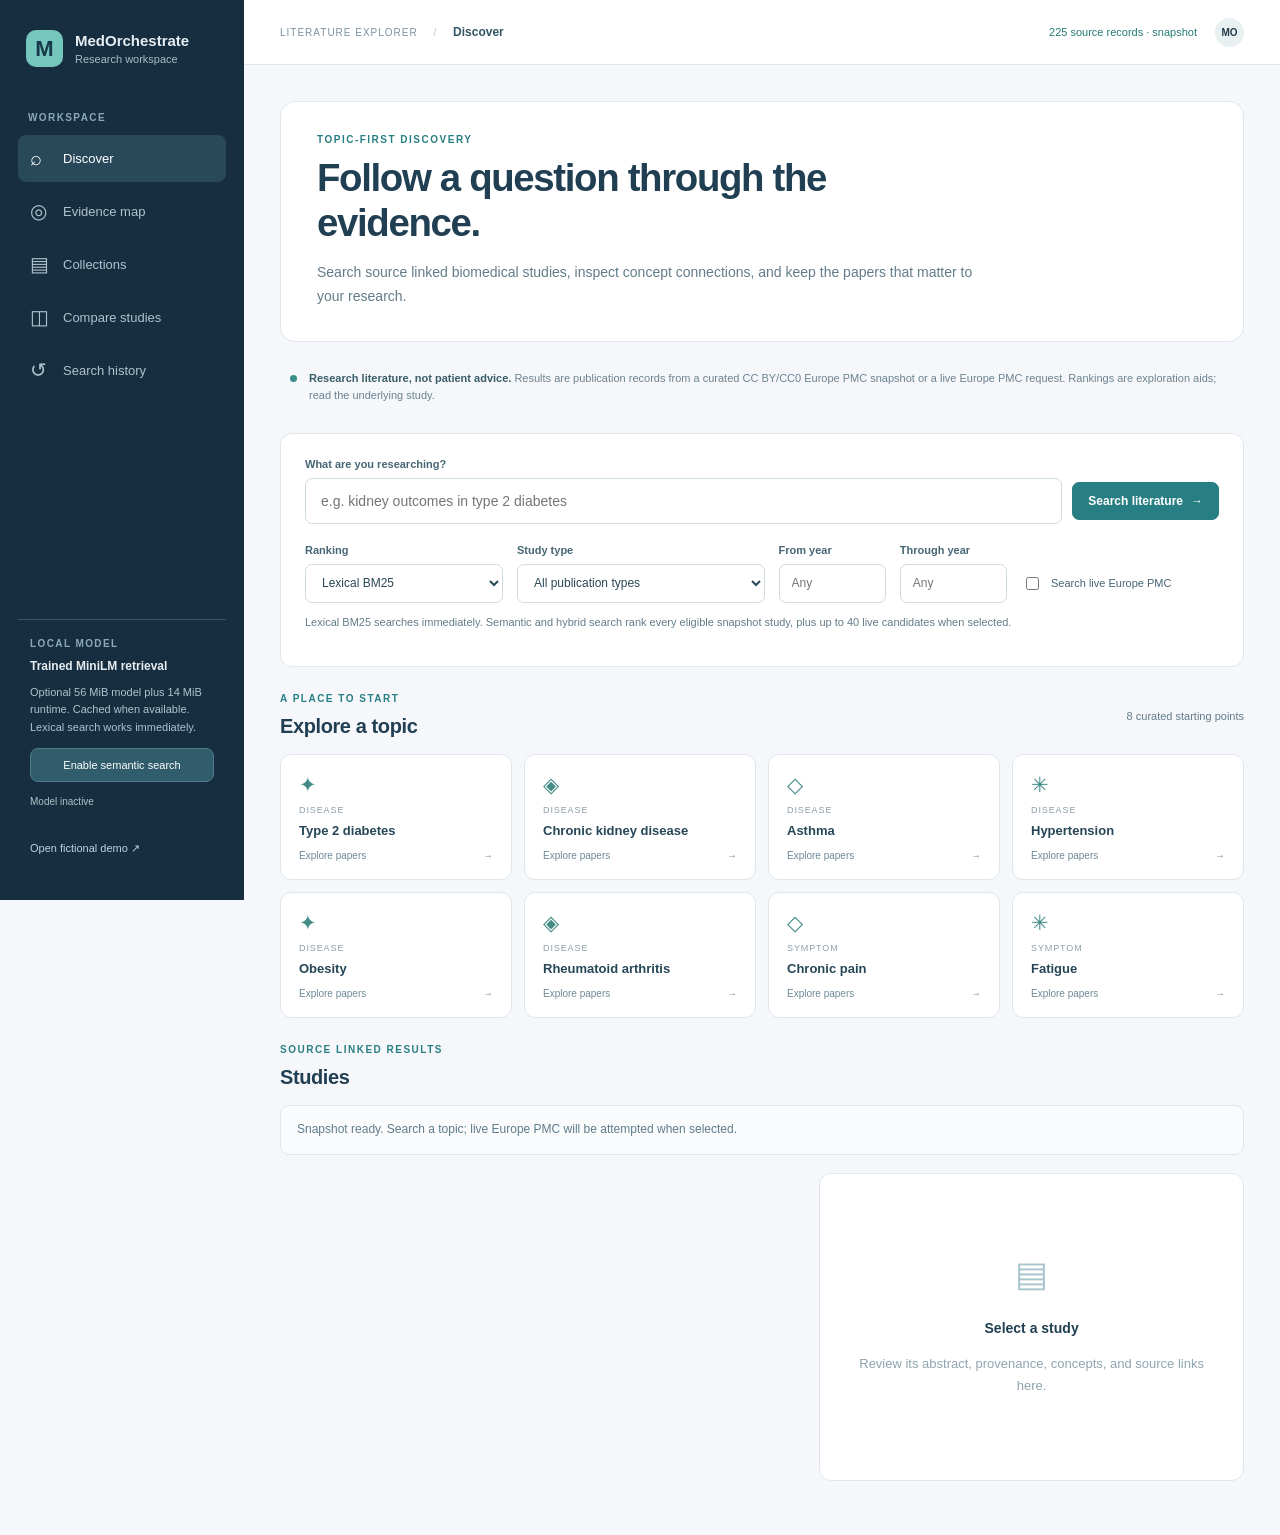
==== commit 24ab15fa: "Clarify full snapshot model search and download size" ====
--- a/site/index.html
+++ b/site/index.html
@@ -24,7 +24,7 @@
         <a class="nav" href="#history" data-view="history"><span class="nav-icon" aria-hidden="true">↺</span> Search history</a>
       </nav>
       <div class="side-bottom">
-        <div class="model-card"><span class="model-card-kicker">LOCAL MODEL</span><strong>Trained MiniLM reranker</strong><p>Optional download to this browser. Lexical search works immediately.</p><button class="model-button" id="activate-model" type="button" disabled>Enable semantic search</button><small id="model-status" role="status" aria-live="polite">Model inactive</small></div>
+        <div class="model-card"><span class="model-card-kicker">LOCAL MODEL</span><strong>Trained MiniLM retrieval</strong><p>Optional 56 MiB model plus 14 MiB runtime. Cached when available. Lexical search works immediately.</p><button class="model-button" id="activate-model" type="button" disabled>Enable semantic search</button><small id="model-status" role="status" aria-live="polite">Model inactive</small></div>
         <a class="legacy-link" href="./demo/index.html">Open fictional demo <span aria-hidden="true">↗</span></a>
       </div>
     </aside>
@@ -38,19 +38,19 @@
             <label for="topic-input">What are you researching?</label>
             <div class="search-row"><span class="search-icon" aria-hidden="true">⌕</span><input id="topic-input" type="search" maxlength="200" placeholder="e.g. kidney outcomes in type 2 diabetes" autocomplete="off" required><button class="primary" id="search-button" type="submit">Search literature <span aria-hidden="true">→</span></button></div>
             <div class="search-options">
-              <div><label for="route-select">Ranking</label><select id="route-select"><option value="lexical">Lexical BM25</option><option value="semantic">Trained model rerank</option><option value="hybrid">Hybrid rerank</option></select></div>
+              <div><label for="route-select">Ranking</label><select id="route-select"><option value="lexical">Lexical BM25</option><option value="semantic">Trained semantic search</option><option value="hybrid">Hybrid BM25 + model</option></select></div>
               <div><label for="publication-type">Study type</label><select id="publication-type"><option value="all">All publication types</option><option>Review</option><option>Clinical Trial</option><option>Randomized Controlled Trial</option><option>Journal Article</option><option>Meta-Analysis</option><option>Systematic Review</option></select></div>
               <div><label for="year-from">From year</label><input id="year-from" type="number" min="1900" max="2100" placeholder="Any"></div>
               <div><label for="year-to">Through year</label><input id="year-to" type="number" min="1900" max="2100" placeholder="Any"></div>
               <label class="live-option"><input id="live-search" type="checkbox"><span>Search live Europe PMC</span></label>
             </div>
-            <p class="helper" id="route-note">Lexical BM25 searches immediately. Model routes rerank up to 40 lexical candidates after you enable the local model.</p>
+            <p class="helper" id="route-note">Lexical BM25 searches immediately. Semantic and hybrid search rank every eligible snapshot study, plus up to 40 live candidates when selected.</p>
           </form>
           <section class="topic-section" aria-labelledby="topics-title"><div class="section-heading"><div><p class="eyebrow">A PLACE TO START</p><h2 id="topics-title">Explore a topic</h2></div><span id="topic-count"></span></div><div class="topic-grid" id="topic-grid"><p class="muted">Loading topics…</p></div></section>
           <section class="results-section" aria-labelledby="results-title"><div class="section-heading"><div><p class="eyebrow">SOURCE LINKED RESULTS</p><h2 id="results-title">Studies</h2></div><span id="result-count"></span></div><div id="search-status" class="status-box" role="status" aria-live="polite">Choose a topic or enter a research question to begin.</div><div class="results-layout"><div class="results-list" id="results-list"></div><aside class="detail-panel" id="detail-panel" aria-label="Study details"><div class="detail-empty"><span aria-hidden="true">▤</span><h3>Select a study</h3><p>Review its abstract, provenance, concepts, and source links here.</p></div></aside></div></section>
         </section>
 
-        <section class="view" id="map" aria-labelledby="map-title" hidden><div class="view-heading"><p class="eyebrow">RELATIONSHIP EXPLORER</p><h1 id="map-title">Evidence map</h1><p>Concept links are drawn from the selected study metadata. Select an edge to see the study supporting it.</p></div><div id="map-status" class="status-box">Run a search to build a study–concept map.</div><div class="map-layout"><div class="map-canvas"><svg id="graph-svg" viewBox="0 0 920 560" role="img" aria-label="Study and concept graph"></svg></div><div class="map-side"><h2>Connections</h2><div id="graph-list" class="graph-list"></div><div id="edge-detail" class="edge-detail">Select a connection to inspect its source study.</div></div></div></section>
+        <section class="view" id="map" aria-labelledby="map-title" hidden><div class="view-heading"><p class="eyebrow">RELATIONSHIP EXPLORER</p><h1 id="map-title">Evidence map</h1><p>Concept links are drawn from the selected study metadata. Select an edge to see the study supporting it.</p></div><button id="browse-findings" class="secondary" type="button" disabled>Loading sourced findings...</button><p class="helper">Small curated pilot: positive, negative and descriptive findings with source passages, population and limitations. Not independently medically reviewed.</p><div id="map-status" class="status-box">Run a search to build a study–concept map.</div><div class="map-layout"><div class="map-canvas"><svg id="graph-svg" viewBox="0 0 920 560" role="img" aria-label="Study and concept graph"></svg></div><div class="map-side"><h2>Connections</h2><div id="graph-list" class="graph-list"></div><div id="edge-detail" class="edge-detail">Select a connection to inspect its source study.</div></div></div></section>
 
         <section class="view" id="collections" aria-labelledby="collections-title" hidden><div class="view-heading"><p class="eyebrow">YOUR READING DESK</p><h1 id="collections-title">Collections</h1><p>Save citation metadata into named collections in this browser. Export a backup before clearing browser data.</p></div><div class="collections-toolbar"><form id="new-collection-form"><label for="collection-name">New collection</label><div class="inline-form"><input id="collection-name" maxlength="100" placeholder="e.g. CKD review shortlist" required><button class="primary" type="submit">Create</button></div></form><div class="collection-import"><label for="collection-import-file">Import collections JSON</label><input id="collection-import-file" type="file" accept=".json,application/json"></div></div><div id="collection-status" role="status" aria-live="polite"></div><div class="collections-layout"><div id="collections-list" class="collections-list"></div><div id="collection-detail" class="collection-detail"></div></div></section>
 
